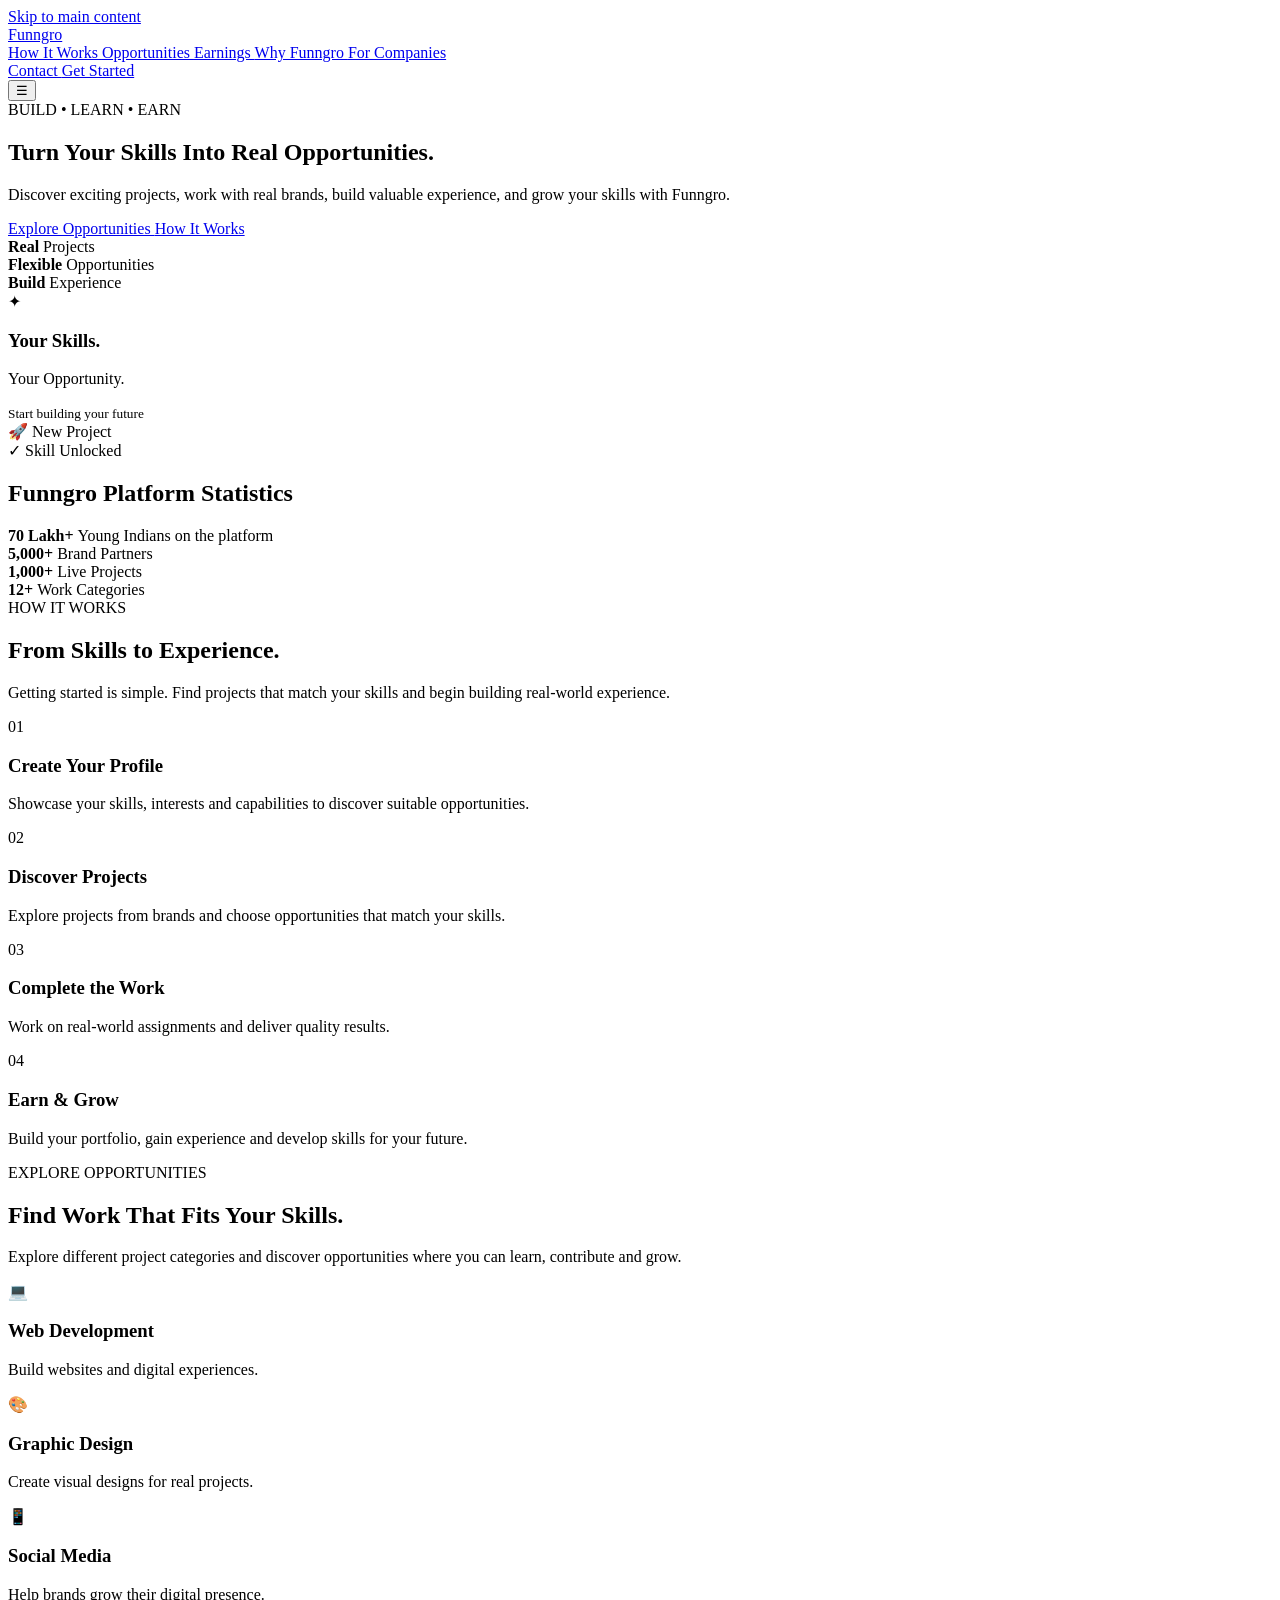
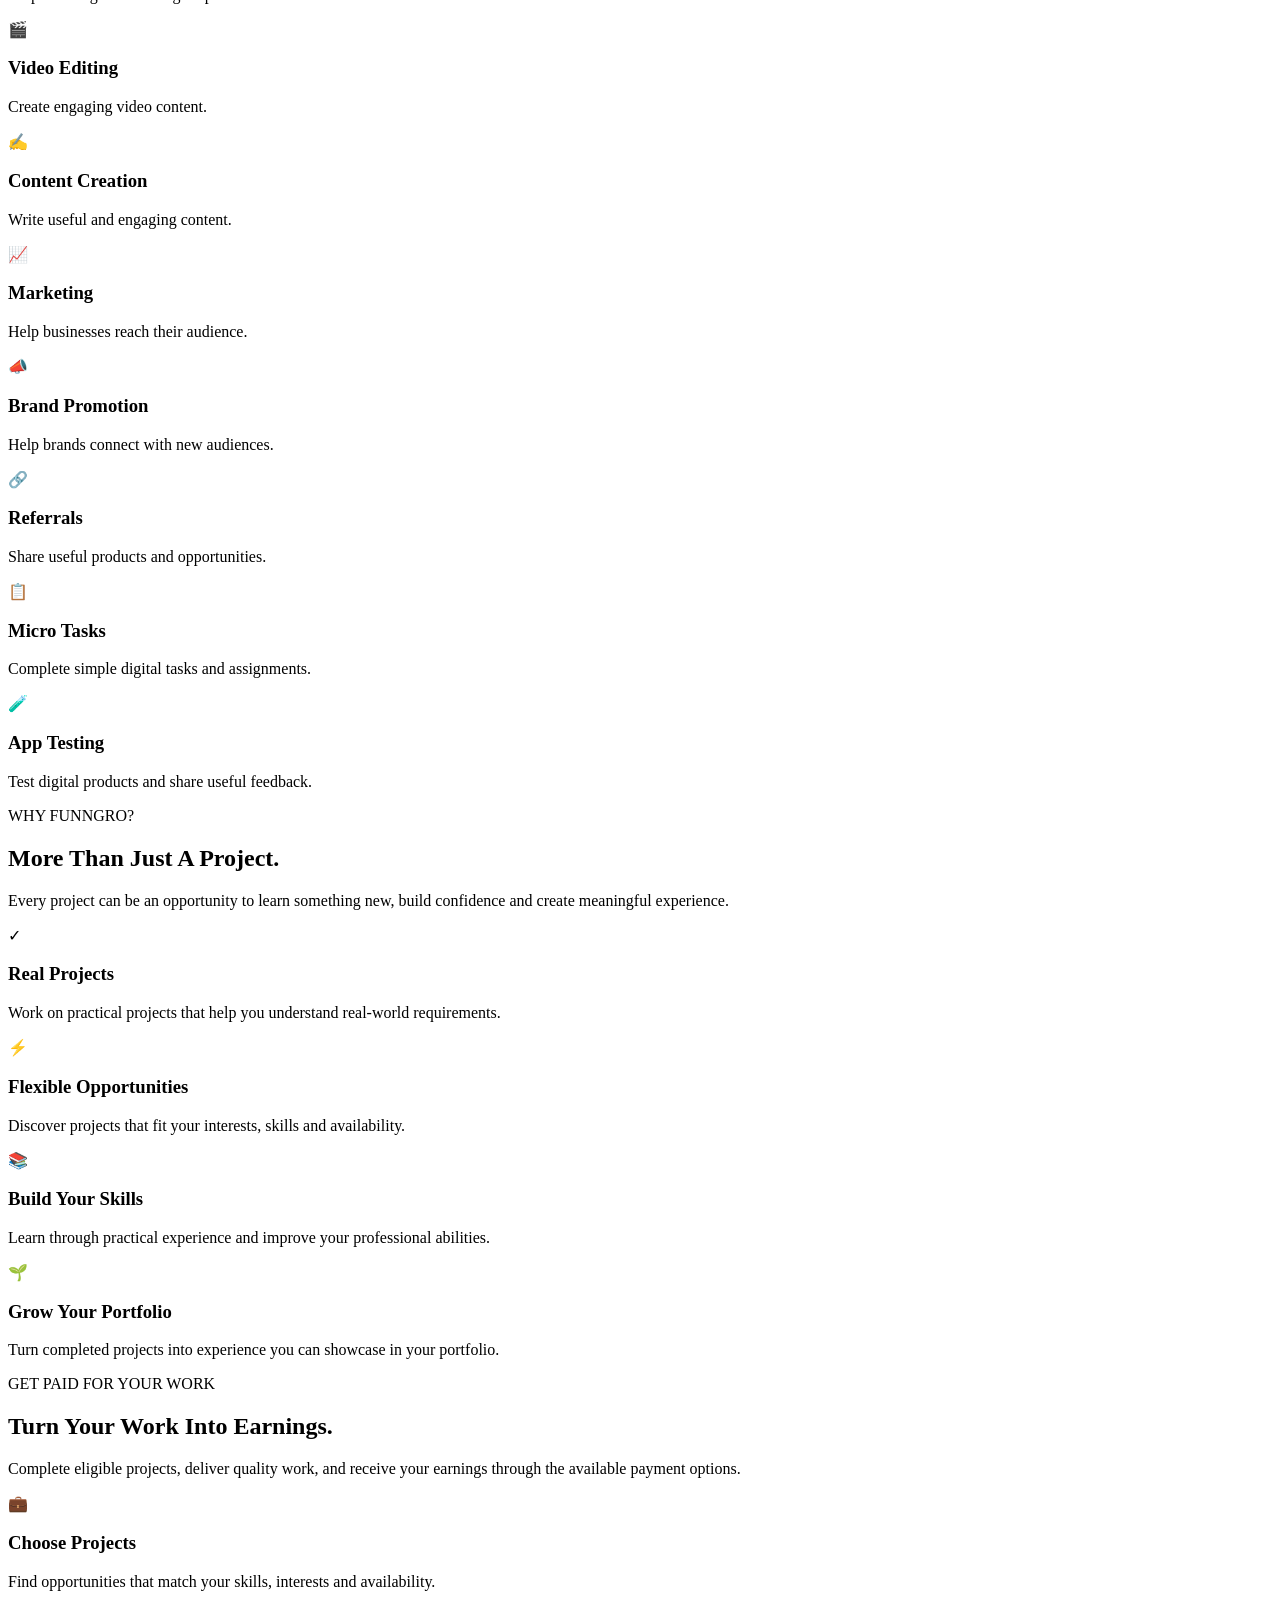
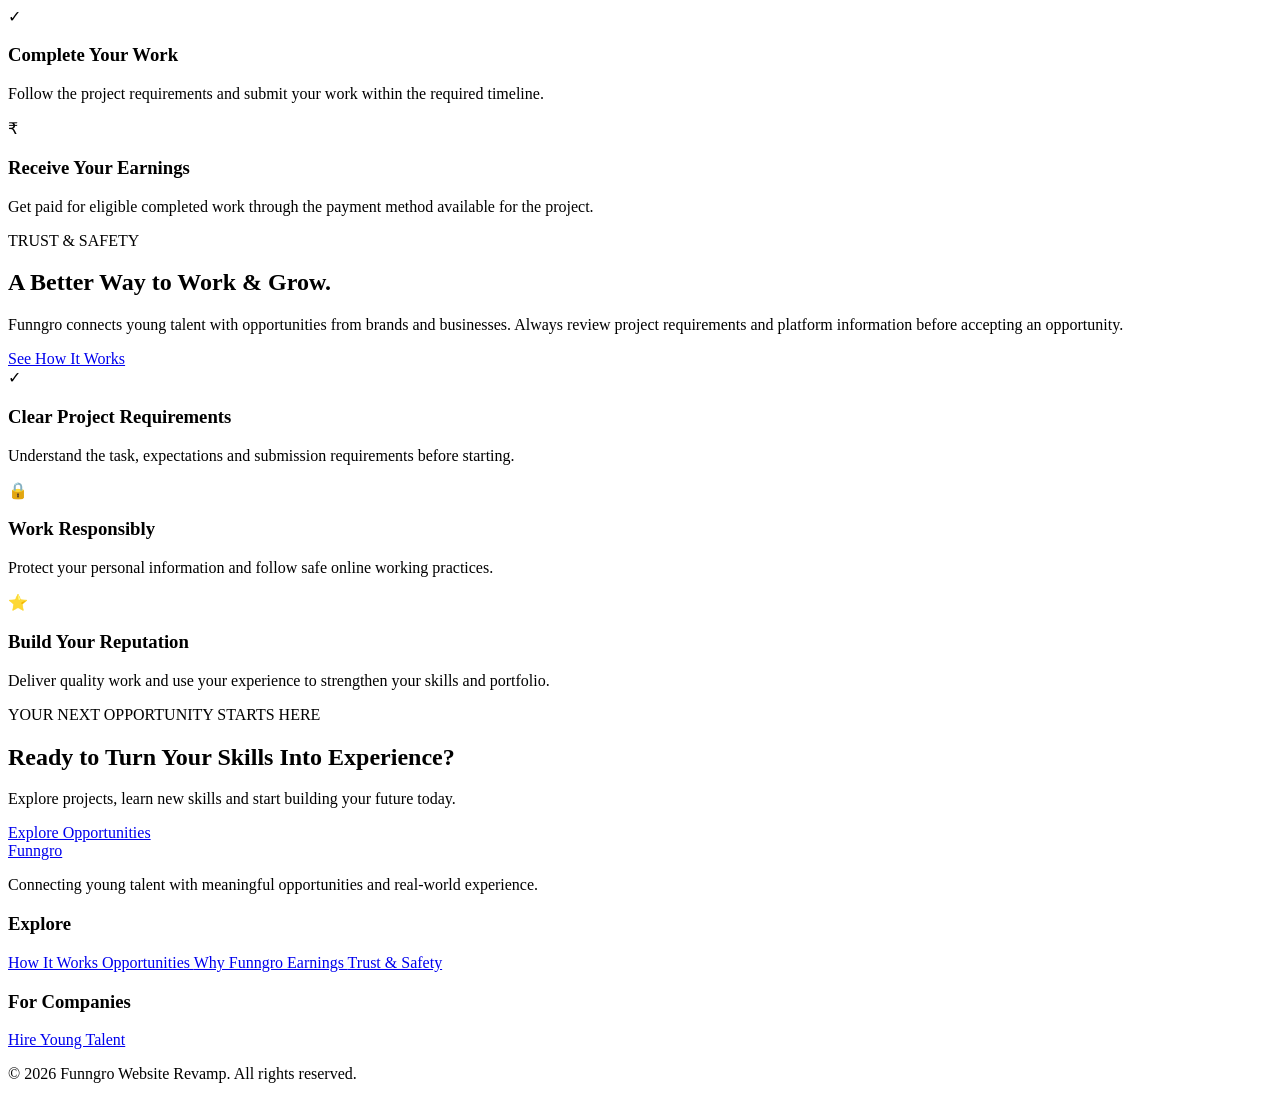
==== index.html @ 746a1f23 "Add files via upload" ====
<!DOCTYPE html>
<html lang="en">

<head>

    <meta charset="UTF-8">

    <meta
        name="viewport"
        content="width=device-width, initial-scale=1.0"
    >

    <meta
        name="description"
        content="Discover flexible project opportunities, build valuable skills, gain real-world experience, and connect with brands through Funngro."
    >

    <meta
        name="keywords"
        content="Funngro, teenlancers, student jobs, freelance projects, young talent, online projects, flexible work, student opportunities"
    >

    <meta
        name="robots"
        content="index, follow"
    >

    <meta
        name="author"
        content="Funngro Website Revamp"
    >

    <!-- Open Graph / Social Sharing -->

    <meta
        property="og:type"
        content="website"
    >

    <meta
        property="og:title"
        content="Funngro - Turn Your Skills Into Real Opportunities"
    >

    <meta
        property="og:description"
        content="Discover flexible opportunities, build valuable skills, complete projects, and grow your experience with Funngro."
    >

    <meta
        property="og:site_name"
        content="Funngro"
    >

    <!-- Browser Theme -->

    <meta
        name="theme-color"
        content="#07121c"
    >

    <title>
        Funngro - Turn Your Skills Into Real Opportunities
    </title>

    <!-- Main Stylesheet -->

    <link
        rel="stylesheet"
        href="css/style.css"
    >

</head>


<body class="teen-page">

    <a class="skip-link" href="#main-content">Skip to main content</a>


    <!-- =====================================================
         HEADER / NAVIGATION
         ===================================================== -->

    <header class="site-header">

        <nav
            class="navbar"
            aria-label="Main navigation"
        >

            <!-- Logo -->

            <a
                href="index.html"
                class="logo"
                aria-label="Funngro home"
            >
                Funngro
            </a>


            <!-- Navigation Links -->

            <div class="nav-links" id="main-navigation">

                <a href="#how-it-works">
                    How It Works
                </a>

                <a href="#opportunities">
                    Opportunities
                </a>

                <a href="#earning">
                    Earnings
                </a>

                <a href="#why-funngro">
                    Why Funngro
                </a>

                <a href="company.html">
                    For Companies
                </a>

            </div>


            <!-- Desktop Actions -->

            <div class="nav-buttons">

                <a
                    href="mailto:hello@funngro.com"
                    class="login-btn"
                    aria-label="Contact Funngro"
                >
                    Contact
                </a>

                <a
                    href="#opportunities"
                    class="primary-btn"
                >
                    Get Started
                </a>

            </div>


            <!-- Mobile Menu Button -->

            <button
                class="menu-toggle"
                aria-label="Open navigation menu"
                aria-expanded="false"
                aria-controls="main-navigation"
                type="button"
            >
                ☰
            </button>

        </nav>

    </header>



    <!-- =====================================================
         MAIN CONTENT
         ===================================================== -->

    <main id="main-content">


        <!-- =================================================
             HERO
             ================================================= -->

        <section
            class="hero"
            aria-labelledby="hero-title"
        >

            <div class="hero-content">


                <span class="hero-label">
                    BUILD • LEARN • EARN
                </span>


                <h1 id="hero-title">

                    Turn Your Skills Into

                    <span>
                        Real Opportunities.
                    </span>

                </h1>


                <p>
                    Discover exciting projects, work with real brands,
                    build valuable experience, and grow your skills
                    with Funngro.
                </p>


                <!-- Hero Buttons -->

                <div class="hero-buttons">

                    <a
                        href="#opportunities"
                        class="primary-btn"
                    >
                        Explore Opportunities
                    </a>

                    <a
                        href="#how-it-works"
                        class="secondary-btn"
                    >
                        How It Works
                    </a>

                </div>


                <!-- Hero Quick Highlights -->

                <div
                    class="hero-stats"
                    aria-label="Key benefits"
                >

                    <div>

                        <strong>
                            Real
                        </strong>

                        <span>
                            Projects
                        </span>

                    </div>


                    <div>

                        <strong>
                            Flexible
                        </strong>

                        <span>
                            Opportunities
                        </span>

                    </div>


                    <div>

                        <strong>
                            Build
                        </strong>

                        <span>
                            Experience
                        </span>

                    </div>

                </div>

            </div>



            <!-- Hero Visual -->

            <div
                class="hero-visual"
                aria-hidden="true"
            >

                <div class="hero-card main-card">

                    <div class="card-icon">
                        ✦
                    </div>


                    <h3>
                        Your Skills.
                    </h3>


                    <p>
                        Your Opportunity.
                    </p>


                    <div class="mini-progress">
                        <span></span>
                    </div>


                    <small>
                        Start building your future
                    </small>

                </div>


                <div class="floating-card card-one">
                    🚀 New Project
                </div>


                <div class="floating-card card-two">
                    ✓ Skill Unlocked
                </div>

            </div>

        </section>



        <!-- =================================================
             PLATFORM STATS
             ================================================= -->

        <section
            class="stats-section"
            aria-labelledby="stats-title"
        >

            <h2
                id="stats-title"
                class="sr-only"
            >
                Funngro Platform Statistics
            </h2>


            <div class="stats-container">


                <article class="stat-item">

                    <strong>
                        70 Lakh+
                    </strong>

                    <span>
                        Young Indians on the platform
                    </span>

                </article>


                <article class="stat-item">

                    <strong>
                        5,000+
                    </strong>

                    <span>
                        Brand Partners
                    </span>

                </article>


                <article class="stat-item">

                    <strong>
                        1,000+
                    </strong>

                    <span>
                        Live Projects
                    </span>

                </article>


                <article class="stat-item">

                    <strong>
                        12+
                    </strong>

                    <span>
                        Work Categories
                    </span>

                </article>

            </div>

        </section>



        <!-- =================================================
             HOW IT WORKS
             ================================================= -->

        <section
            id="how-it-works"
            class="section"
            aria-labelledby="how-it-works-title"
        >

            <div class="section-heading">

                <span>
                    HOW IT WORKS
                </span>


                <h2 id="how-it-works-title">

                    From Skills to

                    <span>
                        Experience.
                    </span>

                </h2>


                <p>
                    Getting started is simple. Find projects that
                    match your skills and begin building real-world
                    experience.
                </p>

            </div>



            <div class="steps-grid">


                <article class="step-card">

                    <div
                        class="step-number"
                        aria-hidden="true"
                    >
                        01
                    </div>


                    <h3>
                        Create Your Profile
                    </h3>


                    <p>
                        Showcase your skills, interests and
                        capabilities to discover suitable
                        opportunities.
                    </p>

                </article>



                <article class="step-card">

                    <div
                        class="step-number"
                        aria-hidden="true"
                    >
                        02
                    </div>


                    <h3>
                        Discover Projects
                    </h3>


                    <p>
                        Explore projects from brands and choose
                        opportunities that match your skills.
                    </p>

                </article>



                <article class="step-card">

                    <div
                        class="step-number"
                        aria-hidden="true"
                    >
                        03
                    </div>


                    <h3>
                        Complete the Work
                    </h3>


                    <p>
                        Work on real-world assignments and
                        deliver quality results.
                    </p>

                </article>



                <article class="step-card">

                    <div
                        class="step-number"
                        aria-hidden="true"
                    >
                        04
                    </div>


                    <h3>
                        Earn & Grow
                    </h3>


                    <p>
                        Build your portfolio, gain experience
                        and develop skills for your future.
                    </p>

                </article>

            </div>

        </section>



        <!-- =================================================
             OPPORTUNITIES
             ================================================= -->

        <section
            id="opportunities"
            class="section opportunities"
            aria-labelledby="opportunities-title"
        >

            <div class="section-heading">

                <span>
                    EXPLORE OPPORTUNITIES
                </span>


                <h2 id="opportunities-title">

                    Find Work That

                    <span>
                        Fits Your Skills.
                    </span>

                </h2>


                <p>
                    Explore different project categories and
                    discover opportunities where you can learn,
                    contribute and grow.
                </p>

            </div>



            <div class="category-grid">


                <article class="category-card">

                    <div
                        class="category-icon"
                        aria-hidden="true"
                    >
                        💻
                    </div>

                    <h3>
                        Web Development
                    </h3>

                    <p>
                        Build websites and digital experiences.
                    </p>

                </article>



                <article class="category-card">

                    <div
                        class="category-icon"
                        aria-hidden="true"
                    >
                        🎨
                    </div>

                    <h3>
                        Graphic Design
                    </h3>

                    <p>
                        Create visual designs for real projects.
                    </p>

                </article>



                <article class="category-card">

                    <div
                        class="category-icon"
                        aria-hidden="true"
                    >
                        📱
                    </div>

                    <h3>
                        Social Media
                    </h3>

                    <p>
                        Help brands grow their digital presence.
                    </p>

                </article>



                <article class="category-card">

                    <div
                        class="category-icon"
                        aria-hidden="true"
                    >
                        🎬
                    </div>

                    <h3>
                        Video Editing
                    </h3>

                    <p>
                        Create engaging video content.
                    </p>

                </article>



                <article class="category-card">

                    <div
                        class="category-icon"
                        aria-hidden="true"
                    >
                        ✍️
                    </div>

                    <h3>
                        Content Creation
                    </h3>

                    <p>
                        Write useful and engaging content.
                    </p>

                </article>



                <article class="category-card">

                    <div
                        class="category-icon"
                        aria-hidden="true"
                    >
                        📈
                    </div>

                    <h3>
                        Marketing
                    </h3>

                    <p>
                        Help businesses reach their audience.
                    </p>

                </article>



                <article class="category-card">

                    <div
                        class="category-icon"
                        aria-hidden="true"
                    >
                        📣
                    </div>

                    <h3>
                        Brand Promotion
                    </h3>

                    <p>
                        Help brands connect with new audiences.
                    </p>

                </article>



                <article class="category-card">

                    <div
                        class="category-icon"
                        aria-hidden="true"
                    >
                        🔗
                    </div>

                    <h3>
                        Referrals
                    </h3>

                    <p>
                        Share useful products and opportunities.
                    </p>

                </article>



                <article class="category-card">

                    <div
                        class="category-icon"
                        aria-hidden="true"
                    >
                        📋
                    </div>

                    <h3>
                        Micro Tasks
                    </h3>

                    <p>
                        Complete simple digital tasks and assignments.
                    </p>

                </article>



                <article class="category-card">

                    <div
                        class="category-icon"
                        aria-hidden="true"
                    >
                        🧪
                    </div>

                    <h3>
                        App Testing
                    </h3>

                    <p>
                        Test digital products and share useful feedback.
                    </p>

                </article>

            </div>

        </section>



        <!-- =================================================
             WHY FUNNGRO
             ================================================= -->

        <section
            id="why-funngro"
            class="section why-section"
            aria-labelledby="why-funngro-title"
        >

            <div class="why-content">

                <span>
                    WHY FUNNGRO?
                </span>


                <h2 id="why-funngro-title">

                    More Than Just

                    <span>
                        A Project.
                    </span>

                </h2>


                <p>
                    Every project can be an opportunity to learn
                    something new, build confidence and create
                    meaningful experience.
                </p>

            </div>



            <div class="benefits-grid">


                <article class="benefit-card">

                    <div
                        class="benefit-icon"
                        aria-hidden="true"
                    >
                        ✓
                    </div>


                    <h3>
                        Real Projects
                    </h3>


                    <p>
                        Work on practical projects that help you
                        understand real-world requirements.
                    </p>

                </article>



                <article class="benefit-card">

                    <div
                        class="benefit-icon"
                        aria-hidden="true"
                    >
                        ⚡
                    </div>


                    <h3>
                        Flexible Opportunities
                    </h3>


                    <p>
                        Discover projects that fit your interests,
                        skills and availability.
                    </p>

                </article>



                <article class="benefit-card">

                    <div
                        class="benefit-icon"
                        aria-hidden="true"
                    >
                        📚
                    </div>


                    <h3>
                        Build Your Skills
                    </h3>


                    <p>
                        Learn through practical experience and
                        improve your professional abilities.
                    </p>

                </article>



                <article class="benefit-card">

                    <div
                        class="benefit-icon"
                        aria-hidden="true"
                    >
                        🌱
                    </div>


                    <h3>
                        Grow Your Portfolio
                    </h3>


                    <p>
                        Turn completed projects into experience
                        you can showcase in your portfolio.
                    </p>

                </article>

            </div>

        </section>



        <!-- =================================================
             EARNING
             ================================================= -->

        <section
            class="section earning-section"
            id="earning"
            aria-labelledby="earning-title"
        >

            <div class="section-heading">

                <span>
                    GET PAID FOR YOUR WORK
                </span>


                <h2 id="earning-title">

                    Turn Your Work Into

                    <span>
                        Earnings.
                    </span>

                </h2>


                <p>
                    Complete eligible projects, deliver quality work,
                    and receive your earnings through the available
                    payment options.
                </p>

            </div>



            <div class="earning-grid">


                <article class="earning-card">

                    <div
                        class="earning-icon"
                        aria-hidden="true"
                    >
                        💼
                    </div>


                    <h3>
                        Choose Projects
                    </h3>


                    <p>
                        Find opportunities that match your skills,
                        interests and availability.
                    </p>

                </article>



                <article class="earning-card">

                    <div
                        class="earning-icon"
                        aria-hidden="true"
                    >
                        ✓
                    </div>


                    <h3>
                        Complete Your Work
                    </h3>


                    <p>
                        Follow the project requirements and submit
                        your work within the required timeline.
                    </p>

                </article>



                <article class="earning-card">

                    <div
                        class="earning-icon"
                        aria-hidden="true"
                    >
                        ₹
                    </div>


                    <h3>
                        Receive Your Earnings
                    </h3>


                    <p>
                        Get paid for eligible completed work through
                        the payment method available for the project.
                    </p>

                </article>

            </div>

        </section>



        <!-- =================================================
             TRUST & SAFETY
             ================================================= -->

        <section
            class="section trust-section"
            id="trust"
            aria-labelledby="trust-title"
        >

            <div class="trust-content">


                <div class="trust-text">

                    <span>
                        TRUST & SAFETY
                    </span>


                    <h2 id="trust-title">

                        A Better Way to

                        <span>
                            Work & Grow.
                        </span>

                    </h2>


                    <p>
                        Funngro connects young talent with opportunities
                        from brands and businesses. Always review project
                        requirements and platform information before
                        accepting an opportunity.
                    </p>


                    <a
                        href="#how-it-works"
                        class="secondary-btn"
                    >
                        See How It Works
                    </a>

                </div>



                <div class="trust-points">


                    <article class="trust-card">

                        <div
                            class="benefit-icon"
                            aria-hidden="true"
                        >
                            ✓
                        </div>


                        <div>

                            <h3>
                                Clear Project Requirements
                            </h3>


                            <p>
                                Understand the task, expectations and
                                submission requirements before starting.
                            </p>

                        </div>

                    </article>



                    <article class="trust-card">

                        <div
                            class="benefit-icon"
                            aria-hidden="true"
                        >
                            🔒
                        </div>


                        <div>

                            <h3>
                                Work Responsibly
                            </h3>


                            <p>
                                Protect your personal information and
                                follow safe online working practices.
                            </p>

                        </div>

                    </article>



                    <article class="trust-card">

                        <div
                            class="benefit-icon"
                            aria-hidden="true"
                        >
                            ⭐
                        </div>


                        <div>

                            <h3>
                                Build Your Reputation
                            </h3>


                            <p>
                                Deliver quality work and use your experience
                                to strengthen your skills and portfolio.
                            </p>

                        </div>

                    </article>

                </div>

            </div>

        </section>



        <!-- =================================================
             CALL TO ACTION
             ================================================= -->

        <section
            class="cta-section"
            aria-labelledby="cta-title"
        >

            <div class="cta-content">


                <span>
                    YOUR NEXT OPPORTUNITY STARTS HERE
                </span>


                <h2 id="cta-title">

                    Ready to Turn Your

                    <span>
                        Skills Into Experience?
                    </span>

                </h2>


                <p>
                    Explore projects, learn new skills and start
                    building your future today.
                </p>


                <a
                    href="#opportunities"
                    class="primary-btn"
                >
                    Explore Opportunities
                </a>

            </div>

        </section>


    </main>



    <!-- =====================================================
         FOOTER
         ===================================================== -->

    <footer class="footer">


        <div class="footer-content">


            <!-- Footer Brand -->

            <div class="footer-brand">

                <a
                    href="index.html"
                    class="logo"
                    aria-label="Funngro home"
                >
                    Funngro
                </a>


                <p>
                    Connecting young talent with meaningful
                    opportunities and real-world experience.
                </p>

            </div>



            <!-- Footer Links -->

            <div class="footer-links">


                <div>

                    <h3>
                        Explore
                    </h3>


                    <a href="#how-it-works">
                        How It Works
                    </a>


                    <a href="#opportunities">
                        Opportunities
                    </a>


                    <a href="#why-funngro">
                        Why Funngro
                    </a>


                    <a href="#earning">
                        Earnings
                    </a>


                    <a href="#trust">
                        Trust & Safety
                    </a>

                </div>



                <div>

                    <h3>
                        For Companies
                    </h3>


                    <a href="company.html">
                        Hire Young Talent
                    </a>

                </div>

            </div>

        </div>



        <div class="footer-bottom">

            <p>
                © 2026 Funngro Website Revamp. All rights reserved.
            </p>

        </div>

    </footer>



    <!-- =====================================================
         JAVASCRIPT
         ===================================================== -->

    <script src="js/script.js" defer></script>


</body>

</html>
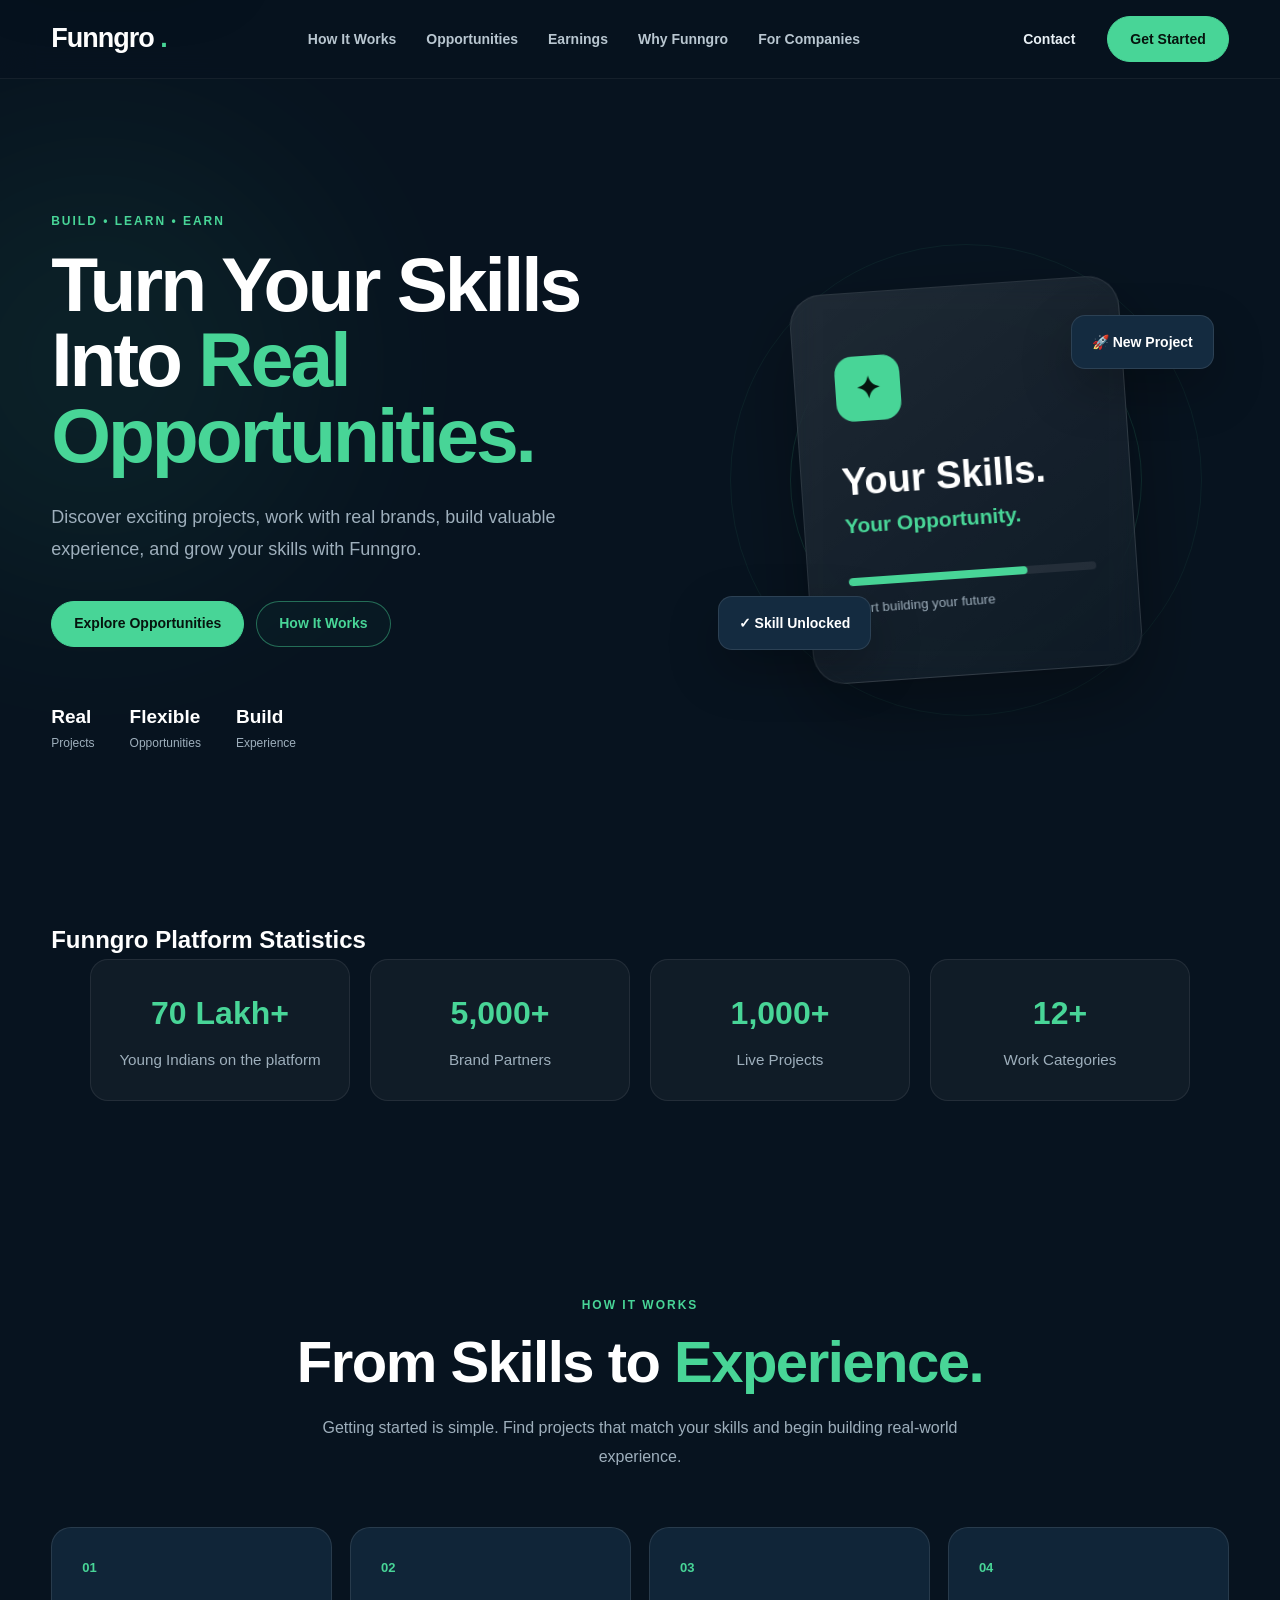
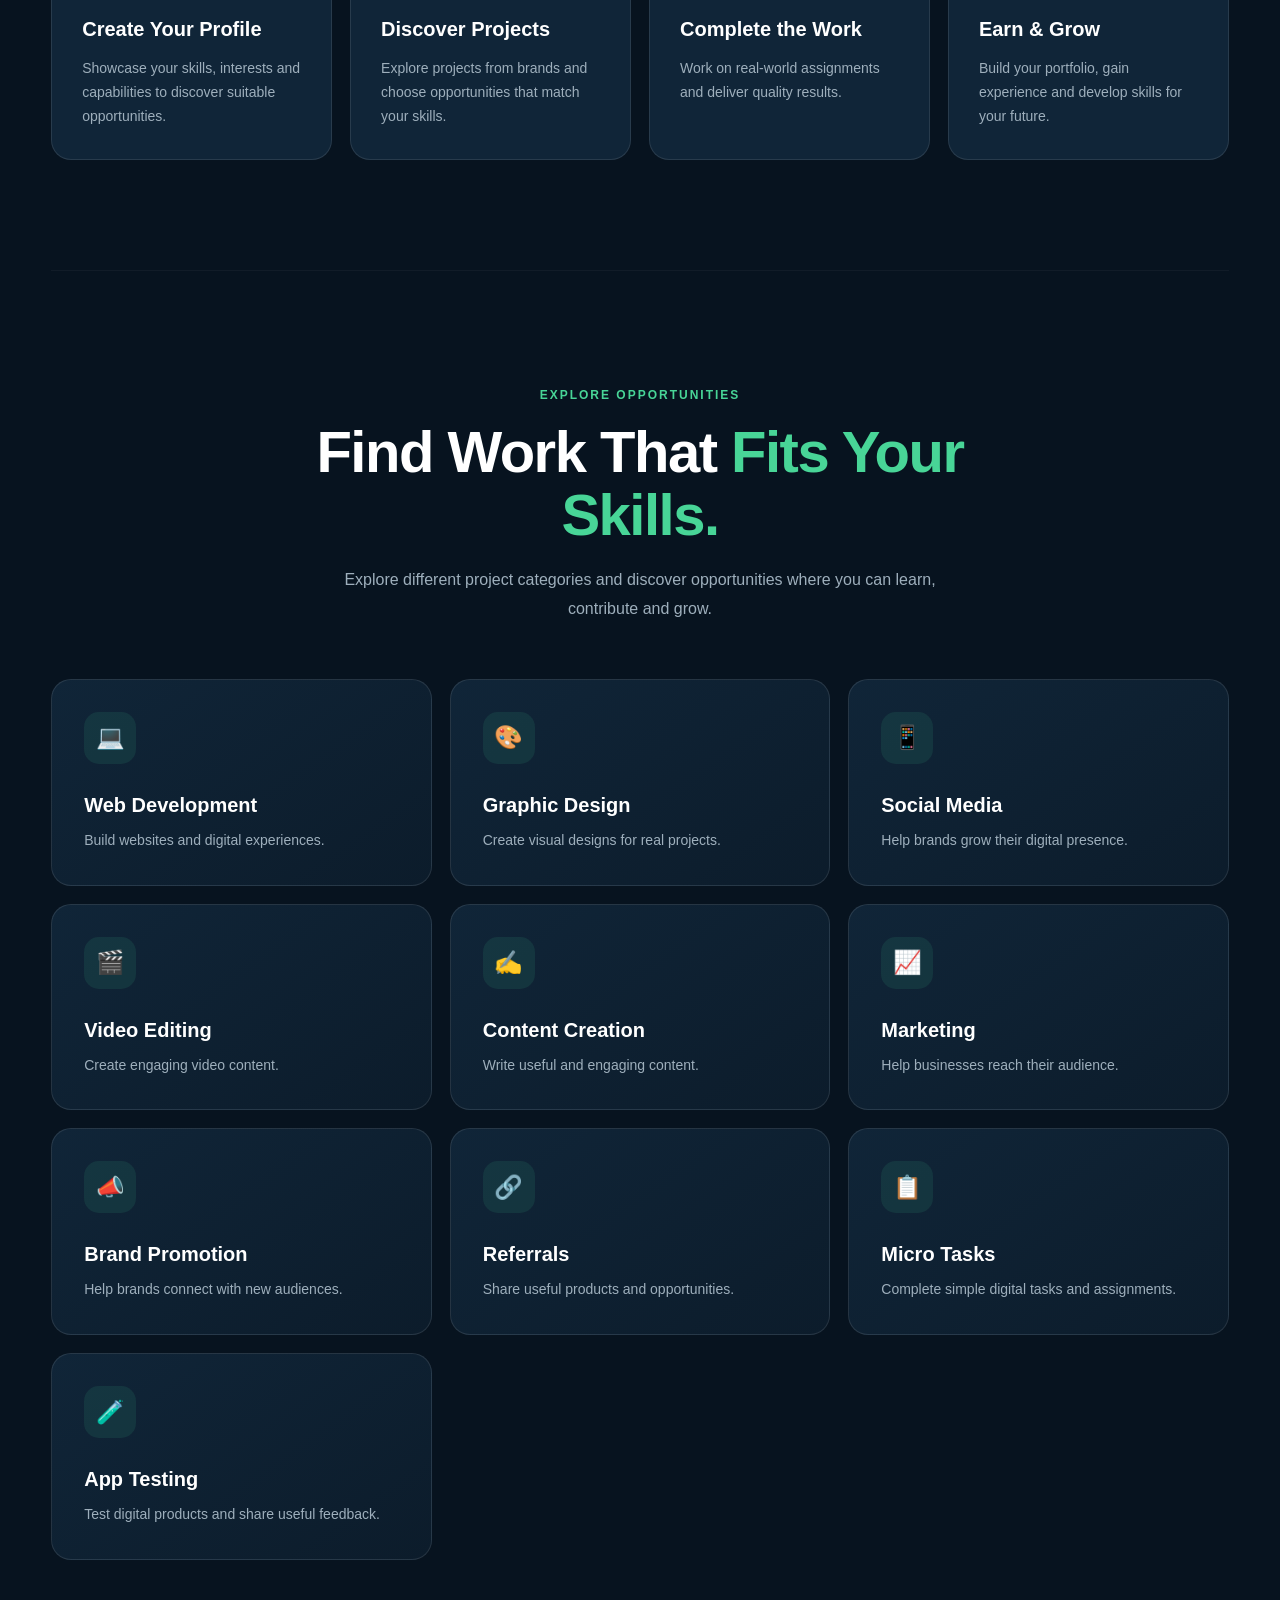
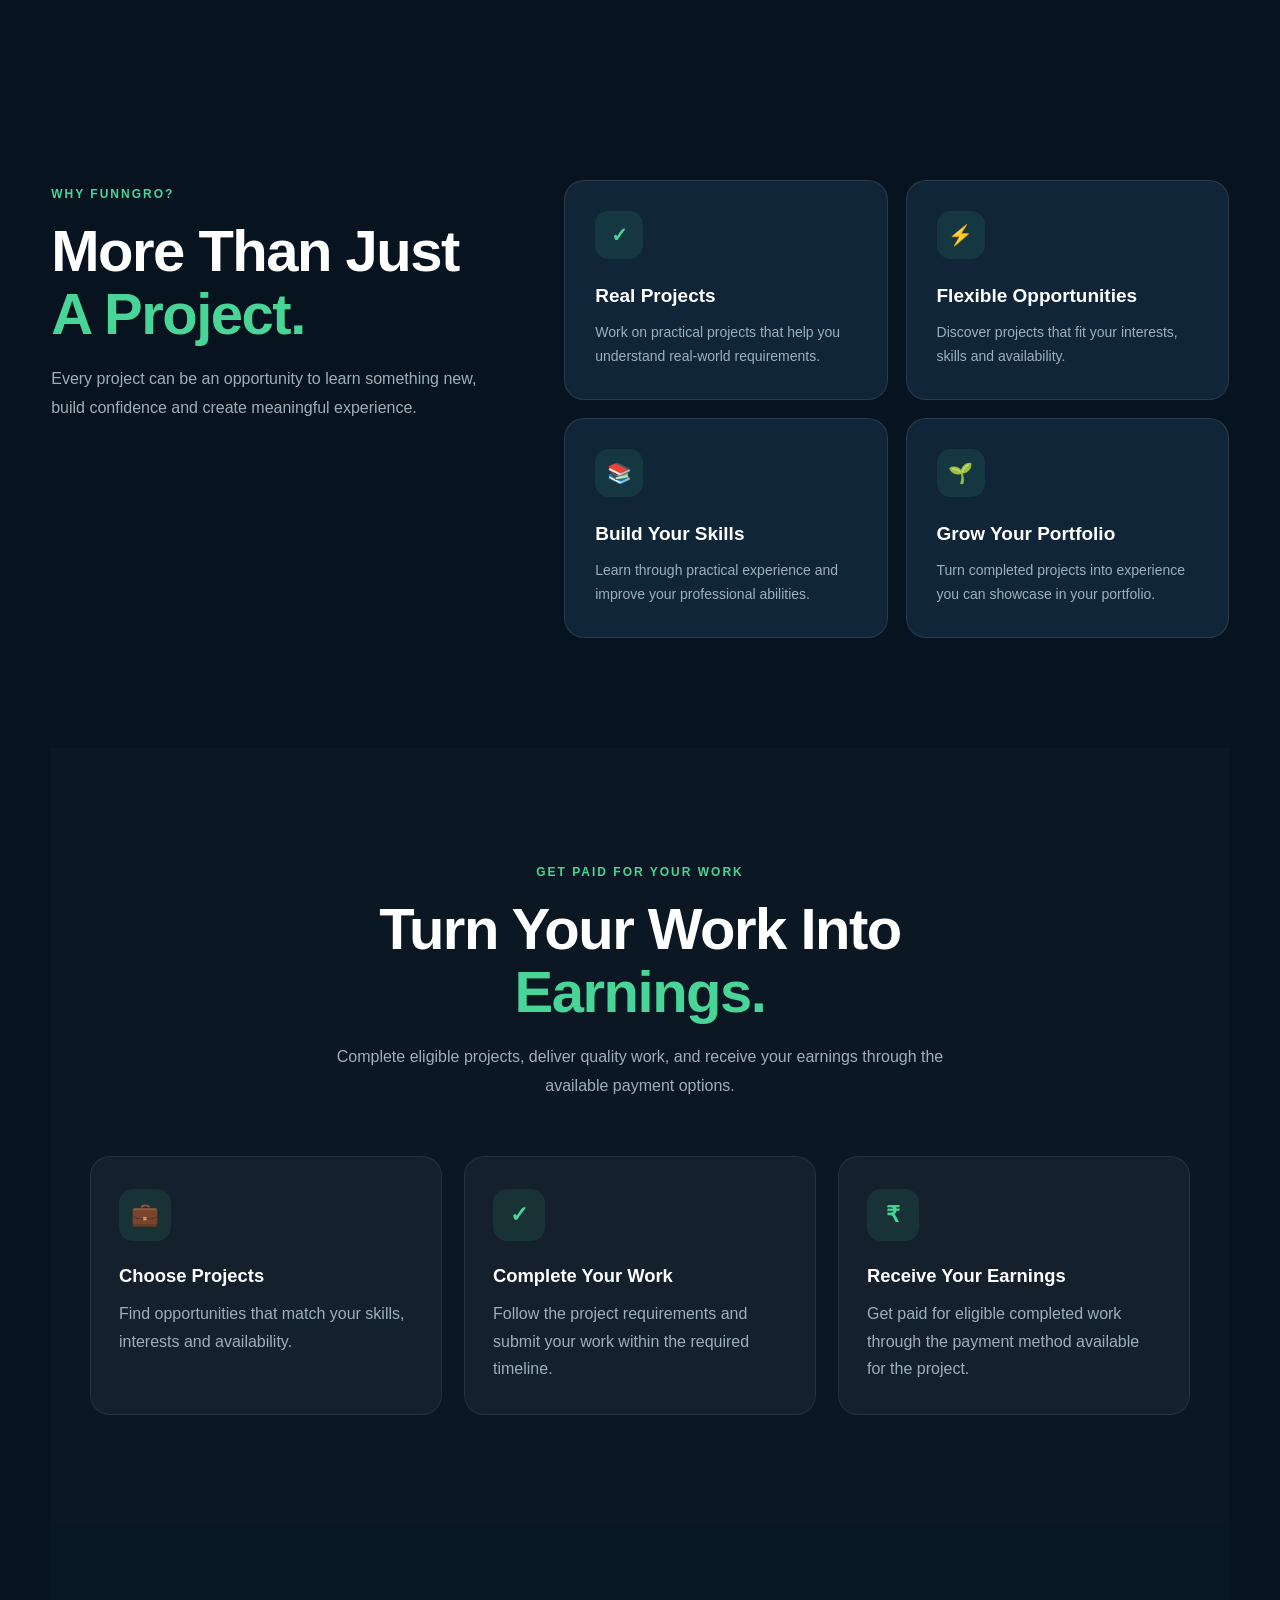
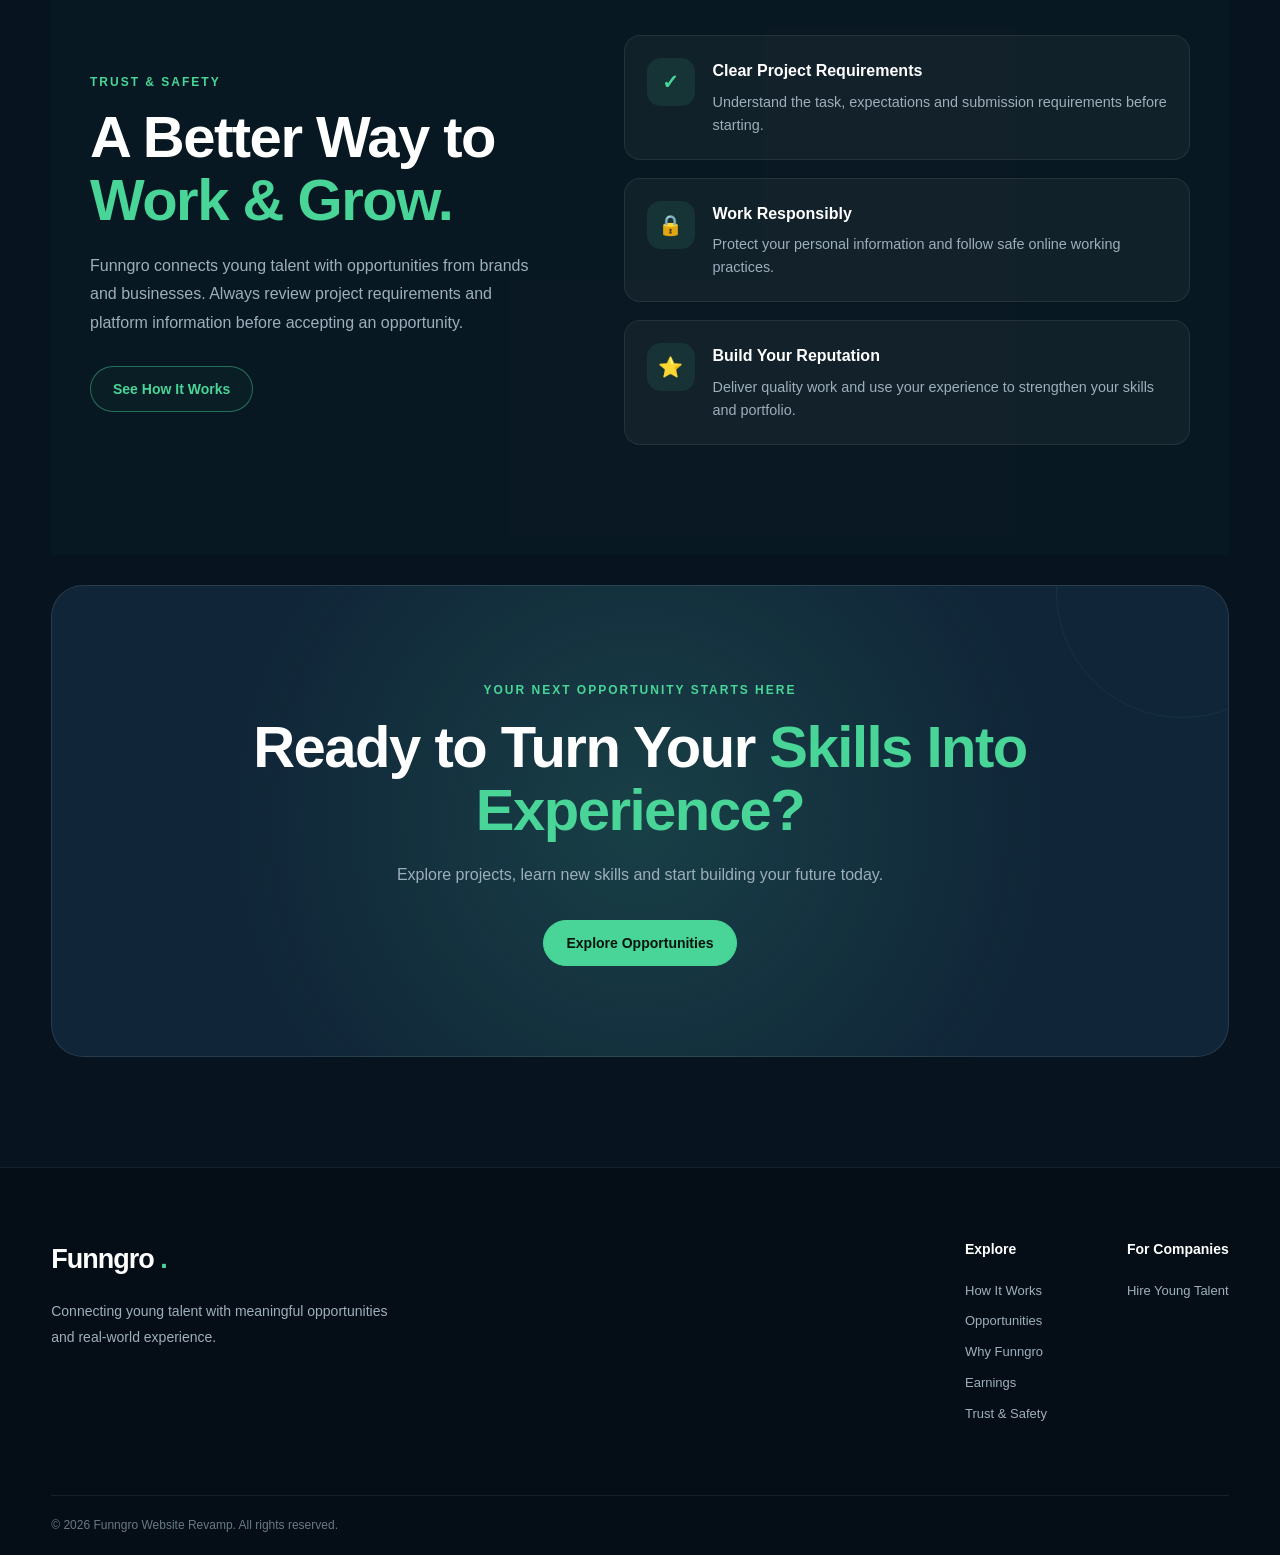
==== commit b8b304a4: "Update stylesheet and script paths to uppercase" ====
--- a/index.html
+++ b/index.html
@@ -67,7 +67,7 @@
 
     <link
         rel="stylesheet"
-        href="css/style.css"
+        href="CSS/style.css"
     >
 
 </head>
@@ -1364,9 +1364,9 @@
          JAVASCRIPT
          ===================================================== -->
 
-    <script src="js/script.js" defer></script>
+    <script src="JS/script.js" defer></script>
 
 
 </body>
 
-</html>+</html>
--- a/CSS/style.css
+++ b/CSS/style.css
@@ -0,0 +1,1924 @@
+/* =========================================================
+   FUNNGRO WEBSITE REVAMP
+   Final Main Stylesheet
+   ========================================================= */
+
+
+/* =========================================================
+   RESET
+   ========================================================= */
+
+* {
+    margin: 0;
+    padding: 0;
+    box-sizing: border-box;
+}
+
+html {
+    scroll-behavior: smooth;
+    scroll-padding-top: 90px;
+}
+
+body {
+    font-family: Arial, Helvetica, sans-serif;
+    background: var(--bg);
+    color: var(--white);
+    line-height: 1.6;
+    overflow-x: hidden;
+}
+
+a {
+    color: inherit;
+    text-decoration: none;
+}
+
+button {
+    font: inherit;
+}
+
+img {
+    max-width: 100%;
+    display: block;
+}
+
+
+/* =========================================================
+   VARIABLES
+   ========================================================= */
+
+:root {
+    --bg: #07131f;
+    --bg-light: #0d1d2c;
+    --bg-dark: #050e17;
+
+    --card: #102538;
+    --card-light: #163149;
+
+    --primary: #48d597;
+    --primary-dark: #2fbd7c;
+    --primary-light: #69e5ad;
+
+    --white: #ffffff;
+    --text: #e8f0f5;
+    --muted: #9eafbc;
+    --text-muted: #9eafbc;
+
+    --border: rgba(255, 255, 255, 0.10);
+    --border-light: rgba(255, 255, 255, 0.06);
+
+    --container: 1180px;
+
+    --radius-small: 12px;
+    --radius-medium: 20px;
+    --radius-large: 30px;
+
+    --shadow:
+        0 25px 70px rgba(0, 0, 0, 0.25);
+
+    --transition: 0.3s ease;
+}
+
+
+/* =========================================================
+   COMMON
+   ========================================================= */
+
+/* =========================================================
+   ACCESSIBILITY HELPERS
+   ========================================================= */
+
+.skip-link {
+    position: fixed;
+    top: -100px;
+    left: 16px;
+    z-index: 5000;
+    padding: 12px 18px;
+    border-radius: 10px;
+    background: var(--primary);
+    color: #06140e;
+    font-weight: 800;
+    box-shadow: var(--shadow);
+    transition: top 0.2s ease;
+}
+
+.skip-link:focus {
+    top: 16px;
+}
+
+section[id],
+main[id] {
+    scroll-margin-top: 95px;
+}
+
+
+.container {
+    width: min(92%, var(--container));
+    margin: auto;
+}
+
+.section {
+    width: min(92%, var(--container));
+    margin: auto;
+    padding: 110px 0;
+}
+
+.section-heading {
+    max-width: 720px;
+    margin: 0 auto 55px;
+    text-align: center;
+}
+
+.section-heading > span,
+.why-content > span,
+.cta-content > span,
+.hero-label,
+.trust-text > span {
+    display: inline-block;
+    color: var(--primary);
+    font-size: 12px;
+    font-weight: 800;
+    letter-spacing: 2px;
+    margin-bottom: 16px;
+}
+
+.section-heading h2,
+.why-content h2,
+.cta-content h2,
+.trust-text h2 {
+    font-size: clamp(34px, 5vw, 58px);
+    line-height: 1.08;
+    letter-spacing: -1.5px;
+    margin-bottom: 20px;
+}
+
+.section-heading h2 span,
+.why-content h2 span,
+.cta-content h2 span,
+.trust-text h2 span {
+    color: var(--primary);
+}
+
+.section-heading p,
+.why-content > p,
+.cta-content > p {
+    color: var(--muted);
+    font-size: 16px;
+    line-height: 1.8;
+    max-width: 650px;
+    margin: auto;
+}
+
+
+/* =========================================================
+   BUTTONS
+   ========================================================= */
+
+.primary-btn,
+.secondary-btn,
+.login-btn {
+    display: inline-flex;
+    align-items: center;
+    justify-content: center;
+
+    min-height: 46px;
+    padding: 0 22px;
+
+    border-radius: 50px;
+
+    font-size: 14px;
+    font-weight: 700;
+
+    transition:
+        transform var(--transition),
+        background var(--transition),
+        color var(--transition),
+        border-color var(--transition),
+        box-shadow var(--transition);
+}
+
+.primary-btn {
+    background: var(--primary);
+    color: #06140e;
+    border: 1px solid var(--primary);
+}
+
+.primary-btn:hover {
+    background: var(--primary-light);
+    border-color: var(--primary-light);
+    transform: translateY(-2px);
+    box-shadow: 0 12px 30px rgba(72, 213, 151, 0.20);
+}
+
+.secondary-btn {
+    border: 1px solid rgba(72, 213, 151, 0.45);
+    color: var(--primary);
+    background: rgba(72, 213, 151, 0.03);
+}
+
+.secondary-btn:hover {
+    background: var(--primary);
+    color: #06140e;
+    border-color: var(--primary);
+    transform: translateY(-2px);
+}
+
+.login-btn {
+    color: var(--text);
+}
+
+.login-btn:hover {
+    color: var(--primary);
+}
+
+
+/* =========================================================
+   HEADER / NAVBAR
+   ========================================================= */
+
+.site-header {
+    position: sticky;
+    top: 0;
+    z-index: 2000;
+
+    background: rgba(7, 19, 31, 0.88);
+
+    border-bottom: 1px solid var(--border-light);
+
+    backdrop-filter: blur(18px);
+    -webkit-backdrop-filter: blur(18px);
+
+    transition:
+        background var(--transition),
+        box-shadow var(--transition);
+}
+
+.site-header.scrolled {
+    background: rgba(5, 14, 23, 0.97);
+    box-shadow: 0 10px 30px rgba(0, 0, 0, 0.18);
+}
+
+.navbar {
+    width: min(92%, var(--container));
+    min-height: 78px;
+
+    margin: auto;
+
+    display: flex;
+    align-items: center;
+    justify-content: space-between;
+
+    gap: 25px;
+
+    position: relative;
+}
+
+.logo {
+    flex-shrink: 0;
+
+    font-size: 27px;
+    font-weight: 900;
+    letter-spacing: -1px;
+
+    color: var(--white);
+}
+
+.logo::after {
+    content: ".";
+    color: var(--primary);
+}
+
+.nav-links {
+    display: flex;
+    align-items: center;
+    justify-content: center;
+    gap: 30px;
+}
+
+.nav-links a {
+    color: #b8c6d0;
+
+    font-size: 14px;
+    font-weight: 600;
+
+    transition: color var(--transition);
+}
+
+.nav-links a:hover {
+    color: var(--primary);
+}
+
+.nav-buttons {
+    display: flex;
+    align-items: center;
+    gap: 10px;
+
+    flex-shrink: 0;
+}
+
+.menu-toggle {
+    display: none;
+
+    width: 44px;
+    height: 44px;
+
+    border: 1px solid var(--border);
+    border-radius: 10px;
+
+    background: transparent;
+    color: var(--white);
+
+    cursor: pointer;
+    font-size: 22px;
+
+    transition:
+        background var(--transition),
+        border-color var(--transition);
+}
+
+.menu-toggle:hover {
+    background: rgba(72, 213, 151, 0.08);
+    border-color: rgba(72, 213, 151, 0.35);
+}
+
+
+/* =========================================================
+   HERO
+   ========================================================= */
+
+.hero {
+    width: min(92%, var(--container));
+
+    min-height: calc(100vh - 78px);
+
+    margin: auto;
+
+    display: grid;
+    grid-template-columns: 1.05fr 0.95fr;
+
+    align-items: center;
+
+    gap: 70px;
+
+    padding: 80px 0 100px;
+
+    position: relative;
+}
+
+.hero::before {
+    content: "";
+
+    position: absolute;
+
+    width: 450px;
+    height: 450px;
+
+    background: var(--primary);
+
+    opacity: 0.07;
+
+    filter: blur(100px);
+
+    border-radius: 50%;
+
+    top: 60px;
+    left: -180px;
+
+    pointer-events: none;
+}
+
+.hero-content {
+    position: relative;
+    z-index: 2;
+}
+
+.hero h1 {
+    max-width: 750px;
+
+    font-size: clamp(48px, 6vw, 78px);
+
+    line-height: 0.98;
+
+    letter-spacing: -3px;
+
+    margin-bottom: 28px;
+}
+
+.hero h1 span {
+    color: var(--primary);
+}
+
+.hero-content > p {
+    max-width: 600px;
+
+    color: var(--muted);
+
+    font-size: 18px;
+    line-height: 1.8;
+
+    margin-bottom: 35px;
+}
+
+.hero-buttons {
+    display: flex;
+    flex-wrap: wrap;
+    gap: 12px;
+}
+
+.hero-stats {
+    display: flex;
+    gap: 35px;
+
+    margin-top: 55px;
+}
+
+.hero-stats div {
+    display: flex;
+    flex-direction: column;
+}
+
+.hero-stats strong {
+    font-size: 19px;
+    color: var(--white);
+}
+
+.hero-stats span {
+    font-size: 12px;
+    color: var(--muted);
+    margin-top: 2px;
+}
+
+
+/* =========================================================
+   HERO VISUAL
+   ========================================================= */
+
+.hero-visual {
+    min-height: 480px;
+
+    position: relative;
+
+    display: flex;
+    align-items: center;
+    justify-content: center;
+}
+
+.hero-visual::before {
+    content: "";
+
+    position: absolute;
+
+    width: 350px;
+    height: 350px;
+
+    border-radius: 50%;
+
+    border: 1px solid rgba(72, 213, 151, 0.15);
+}
+
+.hero-visual::after {
+    content: "";
+
+    position: absolute;
+
+    width: 470px;
+    height: 470px;
+
+    border-radius: 50%;
+
+    border: 1px solid rgba(72, 213, 151, 0.07);
+}
+
+.main-card {
+    width: 330px;
+    min-height: 390px;
+
+    padding: 40px;
+
+    display: flex;
+    flex-direction: column;
+    justify-content: center;
+
+    border: 1px solid rgba(255, 255, 255, 0.10);
+    border-radius: 32px;
+
+    background:
+        linear-gradient(
+            145deg,
+            rgba(255, 255, 255, 0.09),
+            rgba(255, 255, 255, 0.025)
+        );
+
+    backdrop-filter: blur(15px);
+    -webkit-backdrop-filter: blur(15px);
+
+    box-shadow:
+        0 30px 80px rgba(0, 0, 0, 0.35);
+
+    position: relative;
+    z-index: 3;
+
+    transform: rotate(-4deg);
+
+    transition: transform var(--transition);
+}
+
+.main-card:hover {
+    transform: rotate(-2deg) translateY(-5px);
+}
+
+.card-icon {
+    width: 65px;
+    height: 65px;
+
+    display: flex;
+    align-items: center;
+    justify-content: center;
+
+    background: var(--primary);
+    color: #06140e;
+
+    border-radius: 18px;
+
+    font-size: 30px;
+    font-weight: 900;
+
+    margin-bottom: 40px;
+}
+
+.main-card h3 {
+    font-size: 38px;
+    line-height: 1.1;
+    margin-bottom: 5px;
+}
+
+.main-card p {
+    color: var(--primary);
+    font-size: 21px;
+    font-weight: 700;
+}
+
+.mini-progress {
+    width: 100%;
+    height: 8px;
+
+    margin: 35px 0 12px;
+
+    background: rgba(255, 255, 255, 0.08);
+
+    border-radius: 20px;
+
+    overflow: hidden;
+}
+
+.mini-progress span {
+    display: block;
+
+    width: 72%;
+    height: 100%;
+
+    background: var(--primary);
+
+    border-radius: inherit;
+}
+
+.main-card small {
+    color: var(--muted);
+}
+
+.floating-card {
+    position: absolute;
+    z-index: 5;
+
+    padding: 15px 20px;
+
+    border-radius: 14px;
+
+    background: #142b40;
+
+    border: 1px solid var(--border);
+
+    box-shadow: 0 20px 50px rgba(0, 0, 0, 0.25);
+
+    font-size: 14px;
+    font-weight: 700;
+}
+
+.card-one {
+    top: 75px;
+    right: 15px;
+}
+
+.card-two {
+    bottom: 70px;
+    left: 15px;
+}
+
+
+/* =========================================================
+   PLATFORM STATS
+   ========================================================= */
+
+.stats-section {
+    width: min(92%, var(--container));
+
+    margin: auto;
+
+    padding: 20px 0 80px;
+}
+
+.stats-container {
+    max-width: 1100px;
+
+    margin: auto;
+
+    display: grid;
+    grid-template-columns: repeat(4, 1fr);
+
+    gap: 20px;
+}
+
+.stat-item {
+    padding: 28px 20px;
+
+    text-align: center;
+
+    background: rgba(255, 255, 255, 0.04);
+
+    border: 1px solid rgba(255, 255, 255, 0.08);
+
+    border-radius: 18px;
+
+    transition:
+        transform var(--transition),
+        border-color var(--transition),
+        background var(--transition);
+}
+
+.stat-item:hover {
+    transform: translateY(-5px);
+
+    border-color: rgba(72, 213, 151, 0.45);
+
+    background: rgba(72, 213, 151, 0.05);
+}
+
+.stat-item strong {
+    display: block;
+
+    color: var(--primary);
+
+    font-size: 2rem;
+    font-weight: 800;
+
+    margin-bottom: 7px;
+}
+
+.stat-item span {
+    color: var(--text-muted);
+
+    font-size: 0.95rem;
+}
+
+
+/* =========================================================
+   HOW IT WORKS
+   ========================================================= */
+
+.steps-grid {
+    display: grid;
+
+    grid-template-columns: repeat(4, 1fr);
+
+    gap: 18px;
+}
+
+.step-card {
+    padding: 30px;
+
+    background: var(--card);
+
+    border: 1px solid var(--border);
+
+    border-radius: var(--radius-medium);
+
+    transition:
+        transform var(--transition),
+        border-color var(--transition),
+        background var(--transition);
+}
+
+.step-card:hover {
+    transform: translateY(-8px);
+
+    border-color: rgba(72, 213, 151, 0.35);
+
+    background: var(--card-light);
+}
+
+.step-number {
+    color: var(--primary);
+
+    font-size: 13px;
+    font-weight: 900;
+
+    margin-bottom: 35px;
+}
+
+.step-card h3 {
+    font-size: 20px;
+
+    margin-bottom: 12px;
+}
+
+.step-card p {
+    color: var(--muted);
+
+    font-size: 14px;
+    line-height: 1.7;
+}
+
+
+/* =========================================================
+   OPPORTUNITIES
+   ========================================================= */
+
+.opportunities {
+    border-top: 1px solid rgba(255, 255, 255, 0.04);
+}
+
+.category-grid {
+    display: grid;
+
+    grid-template-columns: repeat(3, 1fr);
+
+    gap: 18px;
+}
+
+.category-card {
+    padding: 32px;
+
+    background:
+        linear-gradient(
+            145deg,
+            #102538,
+            #0c1c2b
+        );
+
+    border: 1px solid var(--border);
+
+    border-radius: var(--radius-medium);
+
+    transition:
+        transform var(--transition),
+        border-color var(--transition),
+        box-shadow var(--transition);
+}
+
+.category-card:hover {
+    transform: translateY(-8px);
+
+    border-color: rgba(72, 213, 151, 0.35);
+
+    box-shadow: 0 18px 45px rgba(0, 0, 0, 0.18);
+}
+
+.category-icon {
+    width: 52px;
+    height: 52px;
+
+    display: flex;
+    align-items: center;
+    justify-content: center;
+
+    border-radius: 15px;
+
+    background: rgba(72, 213, 151, 0.10);
+
+    font-size: 23px;
+
+    margin-bottom: 25px;
+}
+
+.category-card h3 {
+    font-size: 20px;
+
+    margin-bottom: 8px;
+}
+
+.category-card p {
+    color: var(--muted);
+
+    font-size: 14px;
+    line-height: 1.7;
+}
+
+
+/* =========================================================
+   WHY FUNNGRO
+   ========================================================= */
+
+.why-section {
+    display: grid;
+
+    grid-template-columns: 0.8fr 1.2fr;
+
+    gap: 70px;
+
+    align-items: start;
+}
+
+.why-content {
+    position: sticky;
+    top: 130px;
+}
+
+.why-content > p {
+    margin: 0;
+
+    line-height: 1.8;
+}
+
+.benefits-grid {
+    display: grid;
+
+    grid-template-columns: repeat(2, 1fr);
+
+    gap: 18px;
+}
+
+.benefit-card {
+    padding: 30px;
+
+    background: var(--card);
+
+    border: 1px solid var(--border);
+
+    border-radius: var(--radius-medium);
+
+    transition:
+        transform var(--transition),
+        border-color var(--transition);
+}
+
+.benefit-card:hover {
+    transform: translateY(-5px);
+
+    border-color: rgba(72, 213, 151, 0.30);
+}
+
+.benefit-icon {
+    width: 48px;
+    height: 48px;
+
+    display: flex;
+    align-items: center;
+    justify-content: center;
+
+    border-radius: 14px;
+
+    background: rgba(72, 213, 151, 0.10);
+
+    color: var(--primary);
+
+    font-size: 20px;
+    font-weight: 900;
+
+    margin-bottom: 22px;
+}
+
+.benefit-card h3 {
+    font-size: 19px;
+
+    margin-bottom: 10px;
+}
+
+.benefit-card p {
+    color: var(--muted);
+
+    font-size: 14px;
+
+    line-height: 1.7;
+}
+
+
+/* =========================================================
+   EARNING SECTION
+   ========================================================= */
+
+.earning-section {
+    background: rgba(255, 255, 255, 0.015);
+}
+
+.earning-grid {
+    max-width: 1100px;
+
+    margin: 45px auto 0;
+
+    display: grid;
+
+    grid-template-columns: repeat(3, 1fr);
+
+    gap: 22px;
+}
+
+.earning-card {
+    padding: 32px 28px;
+
+    background: rgba(255, 255, 255, 0.04);
+
+    border: 1px solid rgba(255, 255, 255, 0.08);
+
+    border-radius: 20px;
+
+    transition:
+        transform var(--transition),
+        border-color var(--transition),
+        background var(--transition);
+}
+
+.earning-card:hover {
+    transform: translateY(-6px);
+
+    border-color: rgba(72, 213, 151, 0.45);
+
+    background: rgba(72, 213, 151, 0.045);
+}
+
+.earning-icon {
+    width: 52px;
+    height: 52px;
+
+    display: flex;
+    align-items: center;
+    justify-content: center;
+
+    margin-bottom: 20px;
+
+    border-radius: 14px;
+
+    background: rgba(72, 213, 151, 0.10);
+
+    color: var(--primary);
+
+    font-size: 1.4rem;
+    font-weight: 800;
+}
+
+.earning-card h3 {
+    margin-bottom: 10px;
+
+    font-size: 1.15rem;
+}
+
+.earning-card p {
+    color: var(--text-muted);
+
+    line-height: 1.7;
+}
+
+
+/* =========================================================
+   TRUST & SAFETY
+   ========================================================= */
+
+.trust-section {
+    background: rgba(72, 213, 151, 0.025);
+}
+
+.trust-content {
+    max-width: 1100px;
+
+    margin: auto;
+
+    display: grid;
+
+    grid-template-columns: 0.9fr 1.1fr;
+
+    gap: 70px;
+
+    align-items: center;
+}
+
+.trust-text > span {
+    margin-bottom: 14px;
+}
+
+.trust-text h2 {
+    margin-bottom: 20px;
+}
+
+.trust-text p {
+    color: var(--text-muted);
+
+    line-height: 1.8;
+
+    margin-bottom: 28px;
+}
+
+.trust-points {
+    display: flex;
+
+    flex-direction: column;
+
+    gap: 18px;
+}
+
+.trust-card {
+    display: flex;
+
+    gap: 18px;
+
+    padding: 22px;
+
+    background: rgba(255, 255, 255, 0.04);
+
+    border: 1px solid rgba(255, 255, 255, 0.08);
+
+    border-radius: 16px;
+
+    transition:
+        transform var(--transition),
+        border-color var(--transition),
+        background var(--transition);
+}
+
+.trust-card:hover {
+    transform: translateX(5px);
+
+    border-color: rgba(72, 213, 151, 0.4);
+
+    background: rgba(72, 213, 151, 0.045);
+}
+
+.trust-card .benefit-icon {
+    flex-shrink: 0;
+
+    margin-bottom: 0;
+}
+
+.trust-card h3 {
+    margin-bottom: 7px;
+
+    font-size: 1rem;
+}
+
+.trust-card p {
+    color: var(--text-muted);
+
+    font-size: 0.9rem;
+
+    line-height: 1.6;
+}
+
+
+/* =========================================================
+   CTA
+   ========================================================= */
+
+.cta-section {
+    width: min(92%, var(--container));
+
+    margin: 30px auto 110px;
+
+    padding: 90px 30px;
+
+    text-align: center;
+
+    border-radius: 32px;
+
+    background:
+        radial-gradient(
+            circle at center,
+            rgba(72, 213, 151, 0.15),
+            transparent 65%
+        ),
+        #102538;
+
+    border: 1px solid var(--border);
+
+    position: relative;
+
+    overflow: hidden;
+}
+
+.cta-section::before {
+    content: "";
+
+    position: absolute;
+
+    width: 250px;
+    height: 250px;
+
+    border-radius: 50%;
+
+    border: 1px solid rgba(72, 213, 151, 0.08);
+
+    top: -120px;
+    right: -80px;
+}
+
+.cta-content {
+    position: relative;
+    z-index: 2;
+}
+
+.cta-content > p {
+    margin-bottom: 30px;
+}
+
+
+/* =========================================================
+   FOOTER
+   ========================================================= */
+
+.footer {
+    border-top: 1px solid rgba(255, 255, 255, 0.07);
+
+    background: var(--bg-dark);
+}
+
+.footer-content {
+    width: min(92%, var(--container));
+
+    margin: auto;
+
+    padding: 70px 0;
+
+    display: flex;
+
+    justify-content: space-between;
+
+    gap: 60px;
+}
+
+.footer-brand {
+    max-width: 350px;
+}
+
+.footer-brand p {
+    color: var(--muted);
+
+    font-size: 14px;
+
+    line-height: 1.8;
+
+    margin-top: 18px;
+}
+
+.footer-links {
+    display: flex;
+
+    gap: 80px;
+}
+
+.footer-links div {
+    display: flex;
+
+    flex-direction: column;
+
+    gap: 10px;
+}
+
+.footer-links h3 {
+    font-size: 14px;
+
+    margin-bottom: 10px;
+}
+
+.footer-links a {
+    color: var(--muted);
+
+    font-size: 13px;
+
+    transition: color var(--transition);
+}
+
+.footer-links a:hover {
+    color: var(--primary);
+}
+
+.footer-bottom {
+    width: min(92%, var(--container));
+
+    margin: auto;
+
+    padding: 20px 0;
+
+    border-top: 1px solid rgba(255, 255, 255, 0.07);
+
+    color: #687985;
+
+    font-size: 12px;
+}
+
+
+/* =========================================================
+   REVEAL ANIMATION
+   ========================================================= */
+
+.reveal {
+    opacity: 0;
+
+    transform: translateY(25px);
+
+    transition:
+        opacity 0.7s ease,
+        transform 0.7s ease;
+}
+
+.reveal.visible {
+    opacity: 1;
+
+    transform: translateY(0);
+}
+
+
+/* =========================================================
+   TABLET
+   ========================================================= */
+
+@media (max-width: 1100px) {
+
+    .nav-links {
+        gap: 18px;
+    }
+
+    .nav-links a {
+        font-size: 13px;
+    }
+
+    .navbar {
+        gap: 15px;
+    }
+
+    .hero {
+        gap: 45px;
+    }
+
+    .hero h1 {
+        font-size: clamp(45px, 6vw, 68px);
+    }
+
+    .category-grid {
+        grid-template-columns: repeat(2, 1fr);
+    }
+}
+
+
+/* =========================================================
+   TABLET / SMALL LAPTOP
+   ========================================================= */
+
+@media (max-width: 1000px) {
+
+    .hero {
+        grid-template-columns: 1fr;
+
+        text-align: center;
+
+        gap: 30px;
+    }
+
+    .hero-content > p {
+        margin-left: auto;
+        margin-right: auto;
+    }
+
+    .hero-buttons {
+        justify-content: center;
+    }
+
+    .hero-stats {
+        justify-content: center;
+    }
+
+    .hero-visual {
+        min-height: 450px;
+    }
+
+    .steps-grid {
+        grid-template-columns: repeat(2, 1fr);
+    }
+
+    .why-section {
+        grid-template-columns: 1fr;
+
+        gap: 40px;
+    }
+
+    .why-content {
+        position: static;
+
+        text-align: center;
+    }
+
+    .why-content > p {
+        margin-left: auto;
+        margin-right: auto;
+    }
+
+    .benefits-grid {
+        grid-template-columns: repeat(2, 1fr);
+    }
+
+    .trust-content {
+        grid-template-columns: 1fr;
+
+        gap: 45px;
+    }
+
+    .trust-text {
+        text-align: center;
+    }
+
+    .trust-text p {
+        max-width: 650px;
+
+        margin-left: auto;
+        margin-right: auto;
+    }
+}
+
+
+/* =========================================================
+   MOBILE NAVIGATION - FINAL FIX
+   ========================================================= */
+
+@media (max-width: 760px) {
+
+    /*
+       Keep header above every page section.
+    */
+
+    .site-header {
+        z-index: 2000;
+    }
+
+    .navbar {
+        min-height: 70px;
+        position: relative;
+        z-index: 2001;
+    }
+
+
+    /*
+       Hide desktop navigation.
+    */
+
+    .nav-links,
+    .nav-buttons {
+        display: none;
+    }
+
+
+    /*
+       Show hamburger.
+    */
+
+    .menu-toggle {
+        display: flex;
+
+        align-items: center;
+        justify-content: center;
+
+        position: relative;
+
+        z-index: 2005;
+    }
+
+
+    /*
+       Open mobile menu.
+    */
+
+    .navbar.mobile-menu-open {
+        position: relative;
+        z-index: 2001;
+    }
+
+
+    /* =====================================================
+       MOBILE NAV LINKS
+       ===================================================== */
+
+    .navbar.mobile-menu-open .nav-links {
+
+        display: flex;
+
+        position: absolute;
+
+        top: 70px;
+        left: 0;
+        right: 0;
+
+        flex-direction: column;
+        align-items: stretch;
+
+        gap: 0;
+
+        /*
+           Fixed link height makes the buttons below
+           line up perfectly without gaps.
+        */
+
+        padding: 10px 15px 0;
+
+        background: #0d1d2c;
+
+        border-left: 1px solid rgba(255, 255, 255, 0.08);
+        border-right: 1px solid rgba(255, 255, 255, 0.08);
+
+        box-shadow: 0 20px 40px rgba(0, 0, 0, 0.30);
+
+        z-index: 2002;
+    }
+
+
+    .navbar.mobile-menu-open .nav-links a {
+
+        display: flex;
+
+        align-items: center;
+
+        min-height: 52px;
+
+        padding: 10px 18px;
+
+        border-radius: 10px;
+
+        color: var(--text);
+
+        font-size: 15px;
+        font-weight: 600;
+
+        transition:
+            background var(--transition),
+            color var(--transition);
+    }
+
+
+    .navbar.mobile-menu-open .nav-links a:hover {
+
+        background: rgba(72, 213, 151, 0.08);
+
+        color: var(--primary);
+    }
+
+
+    /* =====================================================
+       MOBILE ACCOUNT / CTA BUTTONS
+       ===================================================== */
+
+    /*
+       COMPANY PAGE:
+       4 links × 52px + 10px top padding = 218px.
+       Menu starts at 70px.
+       Buttons therefore start at 288px.
+    */
+
+    .navbar.mobile-menu-open .nav-buttons {
+
+        display: flex;
+
+        position: absolute;
+
+        top: 288px;
+
+        left: 0;
+        right: 0;
+
+        padding: 14px 15px 16px;
+
+        gap: 10px;
+
+        background: #0d1d2c;
+
+        border-left: 1px solid rgba(255, 255, 255, 0.08);
+        border-right: 1px solid rgba(255, 255, 255, 0.08);
+        border-bottom: 1px solid rgba(255, 255, 255, 0.08);
+
+        border-radius: 0 0 18px 18px;
+
+        box-shadow: 0 20px 40px rgba(0, 0, 0, 0.30);
+
+        z-index: 2003;
+    }
+
+
+    /*
+       The two pages have different navigation lengths.
+       Explicit page classes avoid relying on :has().
+    */
+
+    .teen-page .navbar.mobile-menu-open .nav-buttons {
+        top: 340px;
+    }
+
+    .company-page .navbar.mobile-menu-open .nav-buttons {
+        top: 288px;
+    }
+
+
+    /*
+       Contact / Login button.
+    */
+
+    .navbar.mobile-menu-open .nav-buttons .login-btn {
+
+        flex: 0 0 30%;
+
+        min-height: 46px;
+
+        display: flex;
+
+        align-items: center;
+        justify-content: center;
+
+        padding: 0 12px;
+    }
+
+
+    /*
+       Main CTA button.
+    */
+
+    .navbar.mobile-menu-open .nav-buttons .primary-btn {
+
+        flex: 1;
+
+        min-height: 46px;
+
+        display: flex;
+
+        align-items: center;
+        justify-content: center;
+
+        padding: 0 12px;
+    }
+
+
+    /*
+       Keep hero content behind mobile menu.
+    */
+
+    .navbar.mobile-menu-open ~ main {
+
+        position: relative;
+
+        z-index: 1;
+    }
+
+
+    /* =====================================================
+       HERO
+       ===================================================== */
+
+    .hero {
+        min-height: auto;
+
+        padding: 70px 0 80px;
+    }
+
+    .hero h1 {
+
+        font-size: clamp(42px, 12vw, 62px);
+
+        letter-spacing: -2px;
+    }
+
+    .hero-content > p {
+
+        font-size: 16px;
+    }
+
+    .hero-buttons {
+
+        flex-direction: column;
+
+        align-items: stretch;
+    }
+
+    .hero-buttons a {
+
+        width: 100%;
+    }
+
+    .hero-stats {
+
+        gap: 20px;
+
+        flex-wrap: wrap;
+
+        justify-content: center;
+    }
+
+
+    /* =====================================================
+       HERO VISUAL
+       ===================================================== */
+
+    .hero-visual {
+
+        min-height: 390px;
+
+        transform: scale(0.9);
+    }
+
+    .main-card {
+
+        width: 280px;
+
+        min-height: 350px;
+
+        padding: 30px;
+    }
+
+    .main-card h3 {
+
+        font-size: 31px;
+    }
+
+    .card-one {
+
+        top: 35px;
+
+        right: 0;
+    }
+
+    .card-two {
+
+        bottom: 35px;
+
+        left: 0;
+    }
+
+
+    /* =====================================================
+       SECTIONS
+       ===================================================== */
+
+    .section {
+
+        padding: 80px 0;
+    }
+
+    .section-heading {
+
+        margin-bottom: 40px;
+    }
+
+    .steps-grid,
+    .category-grid,
+    .benefits-grid {
+
+        grid-template-columns: 1fr;
+    }
+
+
+    /* =====================================================
+       STATS
+       ===================================================== */
+
+    .stats-section {
+
+        padding: 20px 0 60px;
+    }
+
+    .stats-container {
+
+        grid-template-columns: 1fr 1fr;
+
+        gap: 12px;
+    }
+
+    .stat-item {
+
+        padding: 22px 12px;
+    }
+
+    .stat-item strong {
+
+        font-size: 1.5rem;
+    }
+
+    .stat-item span {
+
+        font-size: 0.82rem;
+    }
+
+
+    /* =====================================================
+       EARNING
+       ===================================================== */
+
+    .earning-grid {
+
+        grid-template-columns: 1fr;
+
+        margin-top: 30px;
+    }
+
+    .earning-card {
+
+        padding: 25px 22px;
+    }
+
+
+    /* =====================================================
+       TRUST
+       ===================================================== */
+
+    .trust-content {
+
+        gap: 30px;
+    }
+
+    .trust-card {
+
+        padding: 18px;
+    }
+
+
+    /* =====================================================
+       CTA
+       ===================================================== */
+
+    .cta-section {
+
+        margin-bottom: 70px;
+
+        padding: 70px 20px;
+    }
+
+
+    /* =====================================================
+       FOOTER
+       ===================================================== */
+
+    .footer-content {
+
+        flex-direction: column;
+
+        padding: 55px 0;
+    }
+
+    .footer-links {
+
+        flex-direction: column;
+
+        gap: 30px;
+    }
+}
+
+
+/* =========================================================
+   SMALL MOBILE
+   ========================================================= */
+
+@media (max-width: 420px) {
+
+    .logo {
+
+        font-size: 24px;
+    }
+
+    .menu-toggle {
+
+        width: 42px;
+        height: 42px;
+    }
+
+    .hero h1 {
+
+        font-size: 42px;
+    }
+
+    .hero-visual {
+
+        transform: scale(0.78);
+
+        margin-left: -30px;
+        margin-right: -30px;
+    }
+
+    .hero-stats {
+
+        justify-content: space-between;
+    }
+
+    .hero-stats strong {
+
+        font-size: 16px;
+    }
+
+    .hero-stats span {
+
+        font-size: 11px;
+    }
+
+    .section-heading h2,
+    .why-content h2,
+    .cta-content h2,
+    .trust-text h2 {
+
+        font-size: 35px;
+    }
+
+    .stats-container {
+
+        grid-template-columns: 1fr;
+    }
+
+    .stat-item strong {
+
+        font-size: 1.7rem;
+    }
+
+    .category-card,
+    .step-card,
+    .benefit-card {
+
+        padding: 25px;
+    }
+
+    .trust-card {
+
+        gap: 12px;
+    }
+
+
+    /*
+       Smaller phones:
+       Keep the CTA buttons comfortable.
+    */
+
+    .navbar.mobile-menu-open .nav-buttons {
+
+        gap: 8px;
+
+        padding-left: 12px;
+        padding-right: 12px;
+    }
+
+    .navbar.mobile-menu-open .nav-buttons .login-btn {
+
+        flex-basis: 28%;
+
+        font-size: 13px;
+    }
+
+    .navbar.mobile-menu-open .nav-buttons .primary-btn {
+
+        font-size: 13px;
+    }
+}
+
+
+/* =========================================================
+   ACCESSIBILITY
+   ========================================================= */
+
+:focus-visible {
+
+    outline: 2px solid var(--primary);
+
+    outline-offset: 4px;
+}
+
+::selection {
+
+    background: var(--primary);
+
+    color: #06140e;
+}
+
+
+/* =========================================================
+   REDUCED MOTION
+   ========================================================= */
+
+@media (prefers-reduced-motion: reduce) {
+
+    html {
+
+        scroll-behavior: auto;
+    }
+
+    *,
+    *::before,
+    *::after {
+
+        transition-duration: 0.01ms !important;
+
+        animation-duration: 0.01ms !important;
+
+        animation-iteration-count: 1 !important;
+    }
+
+    .reveal {
+
+        opacity: 1;
+
+        transform: none;
+    }
+}
